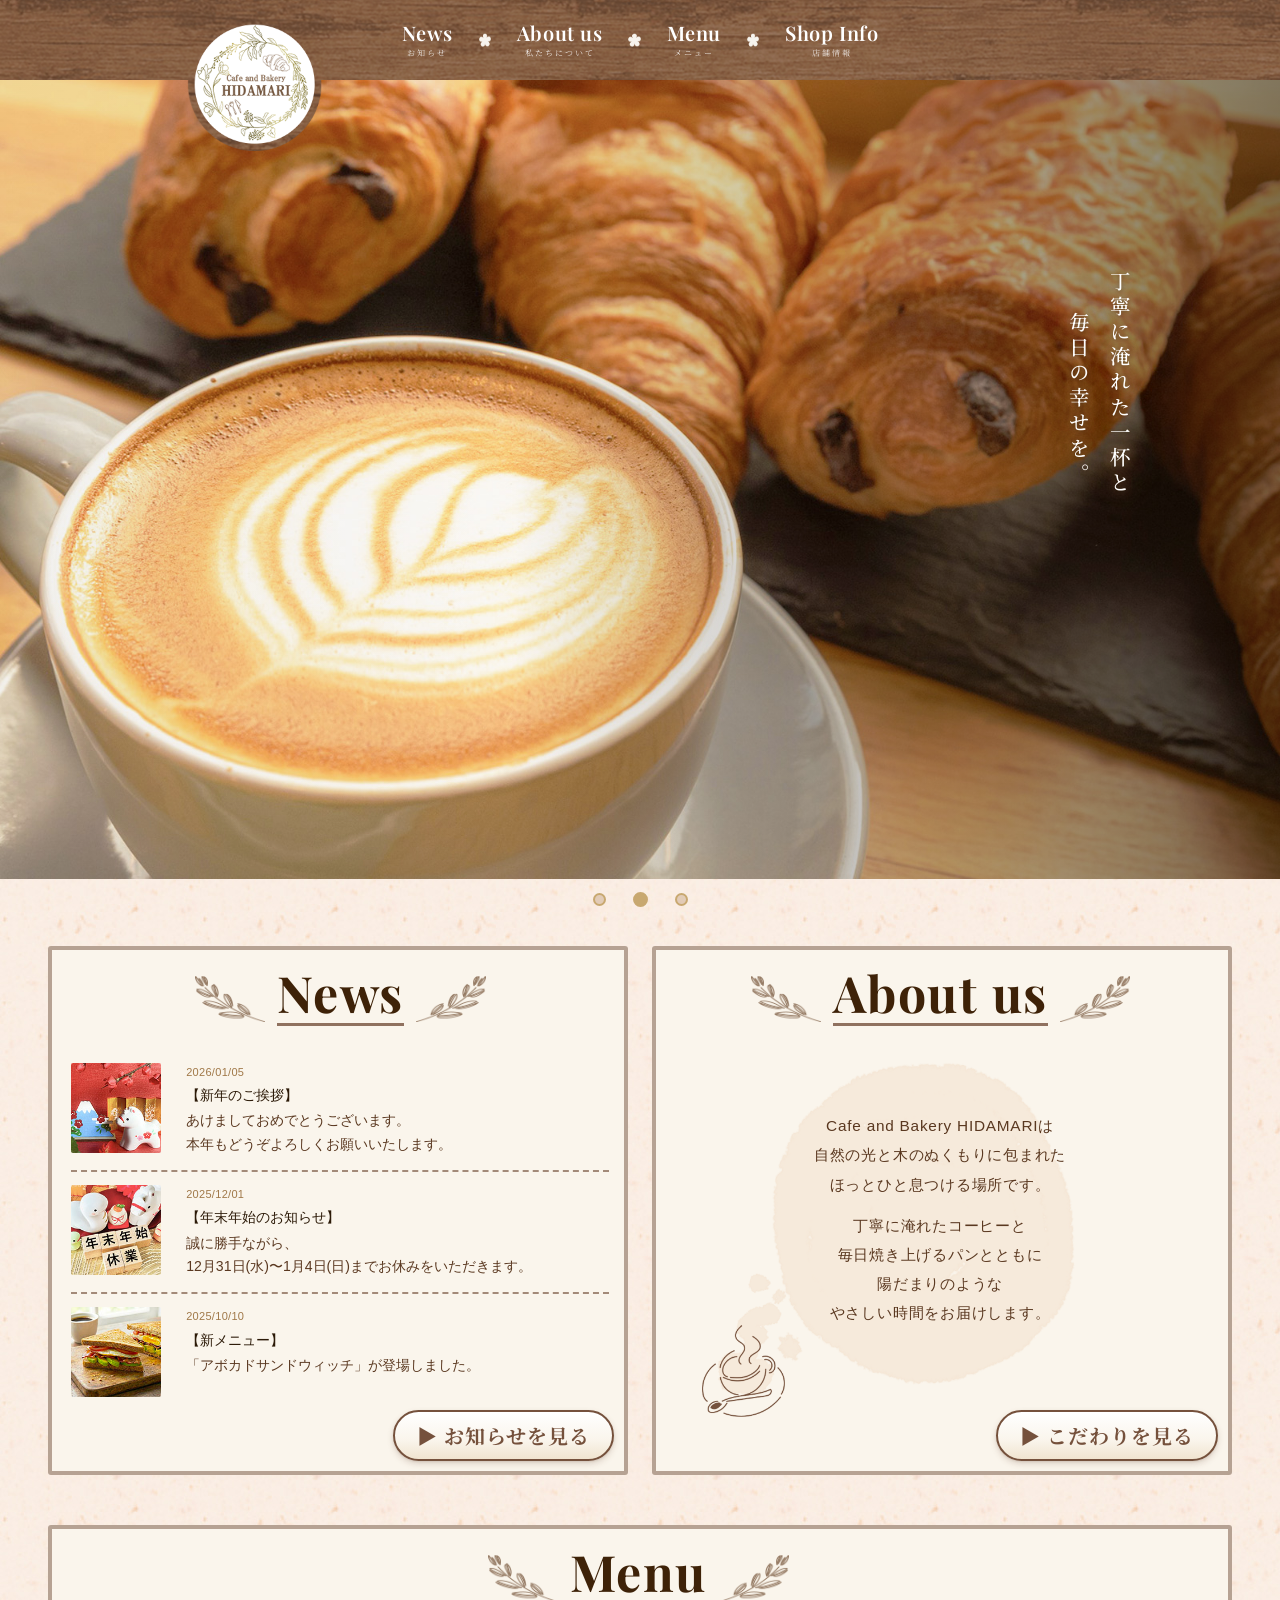
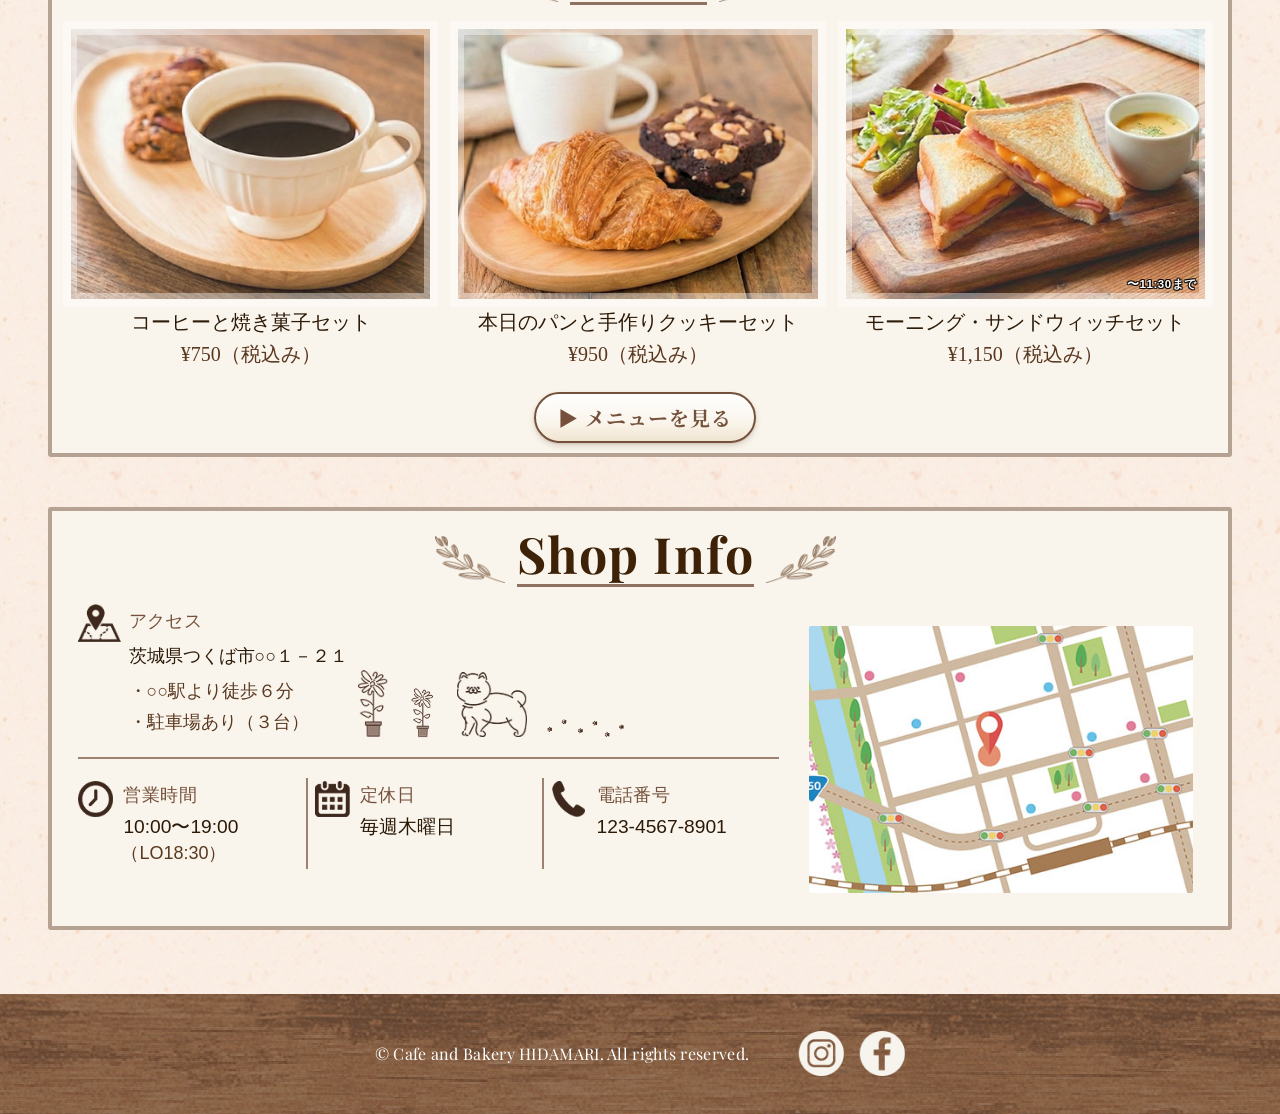
==== index.html @ f83ef4ab "Add files via upload" ====
<!DOCTYPE html>
<html lang="ja">
<head>
  <meta charset="UTF-8">
  <meta name="viewport" content="width=device-width, initial-scale=1.0">
  <title>Cafe and Bakery HIDAMARI</title>
  <link rel="preconnect" href="https://fonts.googleapis.com">
  <link rel="preconnect" href="https://fonts.gstatic.com" crossorigin>
  <link href="https://fonts.googleapis.com/css2?family=Playfair+Display:wght@400;600;700&family=Noto+Serif+JP:wght@300;400;500&display=swap" rel="stylesheet">
  <link rel="stylesheet" href="css/style.css">
</head>
<body>

<div class="hero-wood-wrap">
  <img class="hero-wood-img" src="images/common/bg_wood1.png" alt="" aria-hidden="true">
  <a href="index.html" class="hero-logo-link">
    <img class="hero-logo-img" src="images/common/logo.png" alt="Cafe and Bakery HIDAMARI">
  </a>
</div>

<header class="site-header">
  <div class="header-inner">
    <nav class="global-nav">
      <button class="nav-toggle" id="js-toggle" aria-label="メニュー" aria-expanded="false">
        <span></span><span></span><span></span>
      </button>
      <ul class="nav-list" id="js-nav">
        <li class="nav-item">
          <a href="news.html" class="nav-link">
            <span class="nav-en">News</span>
            <span class="nav-ja">お知らせ</span>
          </a>
        </li>
        <li class="nav-item">
          <img class="nav-flower" src="images/common/deco-flower.png" alt="" aria-hidden="true">
          <a href="about.html" class="nav-link">
            <span class="nav-en">About us</span>
            <span class="nav-ja">私たちについて</span>
          </a>
        </li>
        <li class="nav-item">
          <img class="nav-flower" src="images/common/deco-flower.png" alt="" aria-hidden="true">
          <a href="menu.html" class="nav-link">
            <span class="nav-en">Menu</span>
            <span class="nav-ja">メニュー</span>
          </a>
        </li>
        <li class="nav-item">
          <img class="nav-flower" src="images/common/deco-flower.png" alt="" aria-hidden="true">
          <a href="shopinfo.html" class="nav-link">
            <span class="nav-en">Shop Info</span>
            <span class="nav-ja">店舗情報</span>
          </a>
        </li>
      </ul>
    </nav>
  </div>
</header>

<section class="hero">
  <div class="hero-slides">
    <div class="hero-slide is-active">
      <img class="hero-img" src="images/top/main-visual.jpg" alt="カフェ店内の様子">
      <div class="hero-overlay"></div>
      <div class="hero-text">
        <span class="hero-text-r">優しい光に包まれて。</span>
        <span class="hero-text-l">焼きたての香りと</span>
      </div>
    </div>
    <div class="hero-slide">
      <img class="hero-img" src="images/top/main-visual2.jpg" alt="コーヒーとパン">
      <div class="hero-overlay"></div>
      <div class="hero-text">
        <span class="hero-text-r">毎日の幸せを。</span>
        <span class="hero-text-l">丁寧に淹れた一杯と</span>
      </div>
    </div>
    <div class="hero-slide">
      <img class="hero-img" src="images/top/main-visual3.jpg" alt="陽だまりの店内">
      <div class="hero-overlay"></div>
      <div class="hero-text">
        <span class="hero-text-r">場所がここにあります。</span>
        <span class="hero-text-l">ほっとひと息つける</span>
      </div>
    </div>
  </div>
</section>

<div class="hero-dots-wrap">
  <div class="hero-dots">
    <button class="hero-dot is-active" data-slide="0" aria-label="スライド1"></button>
    <button class="hero-dot"           data-slide="1" aria-label="スライド2"></button>
    <button class="hero-dot"           data-slide="2" aria-label="スライド3"></button>
  </div>
</div>

<div class="page-wrap">
<main class="main-inner">

  <div class="row-2col">

    <section class="card" id="news">
      <div class="sec-head">
        <img class="sec-deco" src="images/top/reaf1.png" alt="" aria-hidden="true">
        <h2 class="sec-title">News</h2>
        <img class="sec-deco sec-deco--r" src="images/top/reaf2.png" alt="" aria-hidden="true">
      </div>
      <ul class="news-list">
        <li class="news-item">
          <a href="news-detail.html?id=1" class="news-item-link">
            <div class="news-thumb"><img src="images/news/news1.jpg" alt="新年のご挨拶"></div>
            <div class="news-body">
              <time class="news-date" datetime="2026-01-05">2026/01/05</time>
              <p class="news-head">【新年のご挨拶】</p>
              <p class="news-text">あけましておめでとうございます。<br>本年もどうぞよろしくお願いいたします。</p>
            </div>
          </a>
        </li>
        <li class="news-rule" role="separator"></li>
        <li class="news-item">
          <a href="news-detail.html?id=2" class="news-item-link">
            <div class="news-thumb"><img src="images/news/news2.jpg" alt="年末年始のお知らせ"></div>
            <div class="news-body">
              <time class="news-date" datetime="2025-12-01">2025/12/01</time>
              <p class="news-head">【年末年始のお知らせ】</p>
              <p class="news-text">誠に勝手ながら、<br>12月31日(水)〜1月4日(日)までお休みをいただきます。</p>
            </div>
          </a>
        </li>
        <li class="news-rule" role="separator"></li>
        <li class="news-item">
          <a href="news-detail.html?id=3" class="news-item-link">
            <div class="news-thumb"><img src="images/news/news3.jpg" alt="新メニュー"></div>
            <div class="news-body">
              <time class="news-date" datetime="2025-10-10">2025/10/10</time>
              <p class="news-head">【新メニュー】</p>
              <p class="news-text">「アボカドサンドウィッチ」が登場しました。</p>
            </div>
          </a>
        </li>
      </ul>
      <div class="card-foot"><a href="news.html" class="more-btn">▶ お知らせを見る</a></div>
    </section>

    <section class="card" id="about">
      <div class="sec-head">
        <img class="sec-deco" src="images/top/reaf1.png" alt="" aria-hidden="true">
        <h2 class="sec-title">About us</h2>
        <img class="sec-deco sec-deco--r" src="images/top/reaf2.png" alt="" aria-hidden="true">
      </div>
      <div class="about-wrap">
        <div class="about-bubble">
          <img class="about-bg-img" src="images/top/bg_about.png" alt="" aria-hidden="true">
          <img class="about-cup-img" src="images/top/deco-coffee.png" alt="コーヒーカップのイラスト" aria-hidden="true">
          <p class="about-p1">Cafe and Bakery HIDАМARIは<br>自然の光と木のぬくもりに包まれた<br>ほっとひと息つける場所です。</p>
          <p class="about-p2">丁寧に淹れたコーヒーと<br>毎日焼き上げるパンとともに<br>陽だまりのような<br>やさしい時間をお届けします。</p>
        </div>
      </div>
      <div class="card-foot"><a href="about.html" class="more-btn">▶ こだわりを見る</a></div>
    </section>

  </div>

  <section class="card" id="menu">
    <div class="sec-head">
      <img class="sec-deco" src="images/top/reaf1.png" alt="" aria-hidden="true">
      <h2 class="sec-title">Menu</h2>
      <img class="sec-deco sec-deco--r" src="images/top/reaf2.png" alt="" aria-hidden="true">
    </div>
    <div class="menu-grid">
      <div class="menu-item">
        <div class="menu-photo"><img src="images/top/menu-coffee.jpg" alt="コーヒーと焼き菓子セット"></div>
        <p class="menu-name">コーヒーと焼き菓子セット</p>
        <p class="menu-price">¥750（税込み）</p>
      </div>
      <div class="menu-item">
        <div class="menu-photo"><img src="images/top/menu-bread_cookie.jpg" alt="本日のパンと手作りクッキーセット"></div>
        <p class="menu-name">本日のパンと手作りクッキーセット</p>
        <p class="menu-price">¥950（税込み）</p>
      </div>
      <div class="menu-item">
        <div class="menu-photo"><img src="images/top/menu-sandwich.jpg" alt="モーニング・サンドウィッチセット"><span class="menu-photo-label">〜11:30まで</span></div>
        <p class="menu-name">モーニング・サンドウィッチセット</p>
        <p class="menu-price">¥1,150（税込み）</p>
      </div>
    </div>
    <div class="card-foot card-foot--center"><a href="menu.html" class="more-btn">▶ メニューを見る</a></div>
  </section>

  <section class="card" id="shopinfo">
    <div class="sec-head">
      <img class="sec-deco" src="images/top/reaf1.png" alt="" aria-hidden="true">
      <h2 class="sec-title">Shop Info</h2>
      <img class="sec-deco sec-deco--r" src="images/top/reaf2.png" alt="" aria-hidden="true">
    </div>
    <div class="shop-layout">
      <div class="shop-info">
        <div class="shop-access-row">
          <div class="shop-row">
            <img class="shop-icon" src="images/top/icon-accsess.png" alt="" aria-hidden="true">
            <div>
              <p class="shop-label">アクセス</p>
              <p class="shop-addr">茨城県つくば市○○１－２１</p>
              <p class="shop-sub1">・○○駅より徒歩６分</p>
              <p class="shop-sub1">・駐車場あり（３台）</p>
            </div>
          </div>
          <div class="shop-plants" aria-hidden="true">
            <img class="shop-plant-img plant-flower1" src="images/top/flower.png" alt="">
            <img class="shop-plant-img plant-flower2" src="images/top/flower.png" alt="">
            <img class="shop-plant-img plant-dog" src="images/top/dog.png" alt="">
            <img class="shop-plant-img plant-footprint" src="images/top/dog-footprint.png" alt="">
          </div>
        </div>
        <div class="shop-divider-h shop-divider-access"></div>
        <div class="shop-details">
          <div class="shop-detail">
            <img class="shop-icon" src="images/top/icon-hours.png" alt="" aria-hidden="true">
            <div>
              <p class="shop-label">営業時間</p>
              <p class="shop-val">10:00〜19:00</p>
              <p class="shop-sub2">（LO18:30）</p>
            </div>
          </div>
          <div class="shop-divider-v"></div>
          <div class="shop-detail">
            <img class="shop-icon" src="images/top/icon-closed.png" alt="" aria-hidden="true">
            <div>
              <p class="shop-label">定休日</p>
              <p class="shop-val">毎週木曜日</p>
            </div>
          </div>
          <div class="shop-divider-v"></div>
          <div class="shop-detail">
            <img class="shop-icon" src="images/top/icon-tel.png" alt="" aria-hidden="true">
            <div>
              <p class="shop-label">電話番号</p>
              <p class="shop-val">123-4567-8901</p>
            </div>
          </div>
        </div>
      </div>
      <div class="shop-map">
        <img class="shop-map-img" src="images/top/shop-map.jpg" alt="店舗マップ">
      </div>
    </div>
  </section>

</main>
</div>

<footer class="site-footer">
  <div class="footer-center">
    <p class="footer-copy">© Cafe and Bakery HIDAMARI. All rights reserved.</p>
    <div class="footer-sns">
      <a href="#" class="sns-btn" aria-label="Instagram">
        <img src="images/common/icon_instagram.png" alt="Instagram">
      </a>
      <a href="#" class="sns-btn" aria-label="Facebook">
        <img src="images/common/icon-facebook.png" alt="Facebook">
      </a>
    </div>
  </div>
  <a href="#" class="pagetop" id="js-pagetop" aria-label="ページトップへ">
    <img src="images/common/btn_pagetop.png" alt="PAGE TOP">
  </a>
</footer>

<script>
/* ── ヒーロースライダー ── */
(function(){
  const slides = document.querySelectorAll('.hero-slide');
  const dots   = document.querySelectorAll('.hero-dot');
  let cur = 0, timer;
  function go(n){
    slides[cur].classList.remove('is-active');
    dots[cur].classList.remove('is-active');
    cur = (n + slides.length) % slides.length;
    slides[cur].classList.add('is-active');
    dots[cur].classList.add('is-active');
  }
  function auto(){ timer = setInterval(() => go(cur + 1), 4500); }
  dots.forEach(d => d.addEventListener('click', function(){
    clearInterval(timer); go(+this.dataset.slide); auto();
  }));
  auto();
})();

/* ── ハンバーガーメニュー ── */
(function(){
  const btn = document.getElementById('js-toggle');
  const nav = document.getElementById('js-nav');
  btn.addEventListener('click', function(){
    const open = nav.classList.toggle('is-open');
    btn.classList.toggle('is-open', open);
    btn.setAttribute('aria-expanded', open);
  });
  nav.querySelectorAll('.nav-link').forEach(a => {
    a.addEventListener('click', () => {
      nav.classList.remove('is-open');
      btn.classList.remove('is-open');
      btn.setAttribute('aria-expanded', 'false');
    });
  });
})();

/* ── PAGE TOP ── */
(function(){
  const btn = document.getElementById('js-pagetop');
  function checkPosition() {
    const footer = document.querySelector('.site-footer');
    if (!footer) return;
    const footerTop = footer.getBoundingClientRect().top;
    const visible = footerTop < window.innerHeight;
    btn.style.opacity = visible ? '1' : '0';
    btn.style.pointerEvents = visible ? 'auto' : 'none';
  }
  window.addEventListener('scroll', checkPosition, { passive: true });
  window.addEventListener('resize', checkPosition, { passive: true });
  document.addEventListener('fullscreenchange', checkPosition);
})();

(function(){
  let timer;
  window.addEventListener('resize', function(){
    clearTimeout(timer);
    timer = setTimeout(function(){
      document.body.classList.remove('no-transition');
    }, 300);
  });
})();
</script>

</body>
</html>
---- css/style.css ----
/* ============================================================
   HIDAMARI Cafe and Bakery
============================================================ */

@import url('https://fonts.googleapis.com/css2?family=Playfair+Display:wght@400;600;700&family=Noto+Serif+JP:wght@300;400;500&display=swap');

:root {
  --brown-dark:    #3e2208;
  --brown-header:  #5a3417;
  --brown-mid:     #7a4f28;
  --brown-light:   #b07840;
  --brown-pale:    #c8a060;
  --brown-nav-ja:  #c0956a;
  --bg:            #f2e8d8;
  --card-bg:       #faf5ec;
  --card-bg2:      #f5ede0;
  --border:        #d0b08a;
  --border-in:     #e0c89a;
  --divider:       #75513c;
  --text:          #2c1a08;
  --text-mid:      #5a3820;
  --text-muted:    #a07848;
  --bubble-bg:     #ede0ca;
  --font-en: 'Playfair Display', Georgia, serif;
  --font-ja: 'Noto Serif JP', 'Yu Mincho', serif;
  --font-gothic: 'Kozuka Gothic Pr6N', 'KozGoPr6N-Regular', '小塚ゴシック Pr6N', 'Hiragino Kaku Gothic ProN', 'Meiryo', sans-serif;
  --font-hgs: 'HGS明朝E', 'HGSMinchoE', 'HG明朝E', 'Yu Mincho', 'YuMincho', serif;
}

*, *::before, *::after { box-sizing: border-box; margin: 0; padding: 0; }

html {
  scroll-behavior: smooth;
  min-height: 100%;
  background-color: var(--bg);
}

body {
  font-family: var(--font-ja);
  background-color: var(--bg);
  background-image: url('../images/common/bg_pattern.jpg');
  background-repeat: repeat;
  background-attachment: local;
  color: var(--text);
  line-height: 1.75;
  -webkit-font-smoothing: antialiased;
  margin: 0;
  padding-top: 6.25vw;
  overflow-x: hidden;
  min-height: 100vh;
}

img { display: block; max-width: 100%; height: auto; vertical-align: bottom; }
a { text-decoration: none; color: inherit; }
ul, ol { list-style: none; }
button:not(.hero-dot) { border: none; background: none; cursor: pointer; font-family: inherit; }


/* ──────────────────────────────────────────
   HEADER  fixed
────────────────────────────────────────── */
.site-header {
  background-color: transparent;
  background-image: none;
  position: fixed;
  top: 0; left: 0; right: 0;
  z-index: 100;
  height: 6.25vw;
  overflow: visible;
  box-shadow: none;
  pointer-events: none;
}

.header-inner {
  position: relative;
  width: 100%;
  height: 6.25vw;
  display: flex;
  align-items: center;
  justify-content: center;
  pointer-events: none;
}


/* ──────────────────────────────────────────
   木目＋ロゴ  fixed オーバーレイ
────────────────────────────────────────── */
.hero-wood-wrap {
  position: fixed;
  top: 0; left: 0;
  width: 100vw;
  z-index: 99;
  pointer-events: none;
  line-height: 0;
}

.hero-wood-img {
  display: block;
  width: 100vw;
  height: auto;
  pointer-events: none;
}

.hero-logo-link {
  position: fixed;
  left: 19.89vw;
  top: 6.6vw;
  transform: translate(-50%, -50%);
  width: 10.36458vw;
  height: 10.36458vw;
  display: flex;
  align-items: center;
  justify-content: center;
  z-index: 200;
  pointer-events: auto;
}

.hero-logo-img {
  width: 90%;
  height: 90%;
  object-fit: contain;
  display: block;
}

.hero-logo-img:hover { opacity: 0.85; }


/* ──────────────────────────────────────────
   グローバルナビ（PC）
────────────────────────────────────────── */
.global-nav {
  position: absolute;
  top: 0; left: 0; right: 0;
  height: 100%;
  display: flex;
  align-items: center;
  justify-content: center;
  z-index: 150;
  pointer-events: none;
}

.nav-list { display: flex; align-items: center; pointer-events: auto; }
.nav-item { display: flex; align-items: center; }

.nav-flower {
  width: clamp(10px, 1vw, 18px);
  height: auto;
  margin: 0 0.8vw;
  pointer-events: none;
  user-select: none;
  display: block;
  flex-shrink: 0;
}

.nav-link {
  display: flex;
  flex-direction: column;
  align-items: center;
  color: #fff;
  padding: 0.2vw 1.2vw;
  gap: 0.5vw;
  line-height: 1;
  transition: opacity 0.2s;
}

.nav-link:hover { opacity: 0.75; }

.nav-en {
  font-family: var(--font-en);
  font-size: clamp(13px, 1.5625vw, 30px);
  font-weight: 600;
  letter-spacing: 0.03em;
  color: #fff;
}

.nav-ja {
  font-size: clamp(8px, 0.625vw, 12px);
  color: #fff;
  letter-spacing: 0.25em;
  font-weight: 300;
}

.nav-toggle {
  display: none;
  flex-direction: column;
  justify-content: center;
  gap: 5px;
  width: 36px; height: 36px;
  padding: 6px;
  pointer-events: auto;
}

.nav-toggle span {
  display: block;
  width: 24px; height: 2px;
  background: #fff;
  border-radius: 2px;
  transition: transform 0.3s, opacity 0.3s;
}

.nav-toggle.is-open span:nth-child(1) { transform: translateY(7px) rotate(45deg); }
.nav-toggle.is-open span:nth-child(2) { opacity: 0; }
.nav-toggle.is-open span:nth-child(3) { transform: translateY(-7px) rotate(-45deg); }


/* ──────────────────────────────────────────
   HERO
────────────────────────────────────────── */
.hero {
  position: relative;
  width: 100%;
  height: clamp(400px, 62.5vw, 900px); 
  overflow: hidden;
  background: var(--bg);
  display: block;
  font-size: 0; line-height: 0;
  z-index: 0;
  margin: -1px 0 0 0;
  padding: 0;
}

.hero-slides { position: relative; width: 100%; height: 100%; }

.hero-slide {
  position: absolute;
  inset: 0;
  opacity: 0;
  transition: opacity 1.2s ease;
}

.hero-slide.is-active { opacity: 1; }

.hero-img {
  width: 100%; height: 100%;
  object-fit: cover;
  object-position: center;
  display: block;
}

.hero-overlay {
  position: absolute;
  inset: 0;
  background: linear-gradient(to right, rgba(15,8,0,0.05) 0%, rgba(15,8,0,0.02) 40%, rgba(15,8,0,0.52) 100%);
  pointer-events: none;
}

.hero-text {
  position: absolute;
  right: calc(40px + (100vw - 880px) * 0.25);
  left: auto;
  top: 38%;
  transform: translateY(-50%);
  pointer-events: none;
  display: block;
  font-size: 0;
}

.hero-text-r,
.hero-text-l {
  display: inline-block;
  writing-mode: vertical-rl;
  text-orientation: upright;
  color: #fff;
  font-family: var(--font-ja);
  font-size: clamp(16px, 1.6vw, 23px);
  font-weight: 500;
  letter-spacing: 0.25em;
  line-height: 2;
  text-shadow:
    0 1px 4px rgba(0,0,0,0.35),
    0 0 8px rgba(140,90,40,0.8),
    0 0 15px rgba(255,255,255,0.25),
    0 0 20px rgba(200,150,90,0.6),
    0 0 40px rgba(180,145,110,0.5),
    0 0 70px rgba(190,165,135,0.35);
  -webkit-text-stroke: 0.2px rgba(180,140,90,0.4);
  paint-order: stroke fill;
  vertical-align: top;
}

.hero-text-r { margin-top: 2em; }

.hero-dots-wrap {
  display: flex;
  justify-content: center;
  padding: 14px 0 4px;
  background-color: transparent;
}

.hero-dots { display: flex; gap: 28px; align-items: center; }

.hero-dot {
  width: 13px; height: 13px;
  border-radius: 50%;
  background: rgba(180,140,100,0.35) !important;
  border: 2px solid #c8a870 !important;
  padding: 0;
  cursor: pointer;
  display: block;
  flex-shrink: 0;
  transition: background 0.3s, transform 0.2s;
}

.hero-dot.is-active {
  background: #c8a870 !important;
  transform: scale(1.15);
}


/* ──────────────────────────────────────────
   コンテンツ
────────────────────────────────────────── */
.page-wrap { background-color: transparent; }
section[id] { scroll-margin-top: 130px; }

.main-inner {
  max-width: 1200px;
  margin: 0 auto;
  padding: 36px 8px 64px;
  display: flex;
  flex-direction: column;
  gap: 50px;
}

.row-2col {
  display: grid;
  grid-template-columns: 1fr 1fr;
  gap: 24px;
  width: 100%;
  margin: 0 auto;
}

.row-2col .card {
  max-width: 100%;
  width: 100%;
  min-height: 480px;
  height: auto;
}

.card {
  background-color: var(--card-bg);
  border: 4px solid rgba(117,81,60,0.5);
  border-radius: 3px;
  padding: 0 0 0 clamp(16px, 1.5vw, 34px);
  position: relative;
  display: flex;
  flex-direction: column;
}

.card > *:not(.card-foot) { padding-right: clamp(16px, 1.8vw, 44px); }
.card::before { display: none; }

.sec-head { display: flex; align-items: center; justify-content: center; gap: 12px; margin-bottom: 24px; margin-top: 18px; }
.sec-deco { display: block; width: 70px; margin-top: 4px; height: auto; flex-shrink: 0; }
.sec-deco--r { transform: none; }


.sec-title {
  font-family: var(--font-en);
  font-size: 50px;
  font-weight: 700;
  color: var(--brown-dark);
  letter-spacing: 1.5px;
  line-height: 1;
  white-space: nowrap;
  position: relative;
}

.sec-title::after {
  content: '';
  display: block;
  height: 3px;
  margin-top: 5px;
  background: rgba(117,81,60,0.8);
}

.card-foot {
  display: flex;
  justify-content: flex-end;
  margin-top: auto;
  padding: 0 0 10px 0;
}

#about .card-foot {
  padding: 0 0 10px 0;
  margin-top: auto;
  flex-shrink: 0;
}

#news .card-foot {
  padding: 0 0 10px 0;
  margin-top: auto;
}

#about {
  overflow: visible;
}

.card-foot--center { justify-content: center; }

.more-btn {
  display: inline-block;
  font-size: 20px;
  font-weight: 700;
  color: #75513c;
  border: 2px solid #75513c;
  border-radius: 30px;
  padding: 6px 22px;
  letter-spacing: 0.05em;
  transition: all 0.2s;
  margin-right: 10px;
  background: linear-gradient(to bottom, #ffffff 0%, #faf5ec 60%, #f0e4d0 100%);
  box-shadow: 0 3px 6px rgba(117,81,60,0.2), 0 1px 2px rgba(117,81,60,0.15), inset 0 1px 0 rgba(255,255,255,0.8);
}

.more-btn:hover {
  background: linear-gradient(to bottom, #f5ede0 0%, #e8d5bc 100%);
  box-shadow: 0 1px 3px rgba(117,81,60,0.2), inset 0 1px 0 rgba(255,255,255,0.6);
  transform: translateY(1px);
  color: #75513c;
  border-color: #75513c;
}


/* NEWS */
.news-list { display: flex; flex-direction: column; }

/* news-item はコンテナのみ（flex は news-item-link に移譲） */
.news-item { }

.news-item-link {
  display: flex;
  align-items: flex-start;
  gap: clamp(8px, 2.5vw, 25px);
  padding: 13px 0;
  width: 100%;
  transition: opacity 0.2s, background 0.2s;
  border-radius: 4px;
}

.news-item-link:hover {
  opacity: 0.72;
}

.news-rule { border-top: 2px dashed var(--divider); opacity: 0.65; }
.news-thumb { width: 90px; height: 90px; flex-shrink: 0; border-radius: 2px; overflow: hidden; background: var(--card-bg2); }
.news-thumb img { width: 100%; height: 100%; object-fit: cover; }
.news-body { flex: 1; min-width: 0; }
.news-date { display: block; font-size: clamp(11px, 0.85vw, 14px); color: var(--text-muted); margin-bottom: 3px; letter-spacing: 0.3px; font-family: var(--font-gothic); }
.news-head { font-size: clamp(13px, 1.1vw, 16px); font-weight: 500; color: var(--text); margin-bottom: 3px; line-height: 1.5; font-family: var(--font-gothic); }
.news-text { font-size: clamp(13px, 1.1vw, 16px); color: var(--text-mid); line-height: 1.7; font-family: var(--font-gothic); }
#news > *:not(.card-foot) { padding-right: clamp(15px, 0.8vw, 16px); }


/* ABOUT */
.about-wrap {
  position: relative;
  display: flex;
  flex-direction: column;
  align-items: center;
  gap: 10px;
  padding-bottom: 0;
  flex: 1;
  overflow: visible;
}

.about-bubble {
  position: relative;
  width: 100%;
  max-width: clamp(380px, 34vw, 500px);
  background: transparent;
  border-radius: 0;
  padding: clamp(30px, 4vw, 60px) clamp(30px, 4vw, 60px) clamp(50px, 6vw, 80px);
  text-align: center;
  font-size: 20px;
  font-weight: 300;
  font-family: var(--font-gothic);
  letter-spacing: 0.05em;
  color: var(--text-mid);
  line-height: 1.9;
  margin-top: clamp(10px, 2vw, 0px);
}

.about-bg-img {
  position: absolute;
  width: clamp(80%, 90%, 100%);
  height: clamp(200px, 26vw, 380px);
  object-fit: fill;
  z-index: 0;
  pointer-events: none;
  display: block;
}

.about-bubble p {
  position: relative;
  z-index: 1;
}

.about-p1 { margin-bottom: 12px; }

.about-cup-img {
  position: absolute;
  bottom: clamp(-30px, -2.5vw, -18%);
  left: clamp(10px, -1.5vw, -8%);
  width: clamp(50px, 9vw, 140px);
  height: auto;
  display: block;
  z-index: 2;
}


/* MENU */
.menu-grid { display: grid; grid-template-columns: repeat(3, 1fr); gap: 28px; }
.menu-item { display: flex; flex-direction: column; align-items: center; text-align: center; }
.menu-photo { position: relative; width: 100%; aspect-ratio: 4/3; border-radius: 2px; overflow: visible; margin-bottom: 11px; background: var(--card-bg2); }
.menu-photo img { width: 100%; height: 100%; object-fit: cover; outline: 14px solid rgba(255,255,255,0.4); outline-offset: -6px; }
.menu-name { font-size: clamp(14px, 1.6vw, 20px); color: var(--text); margin-bottom: 3px; line-height: 1.2; font-weight: 500; font-family: var(--font-hgs); }
.menu-price { font-size: clamp(14px, 1.6vw, 20px); color: var(--text-mid); font-weight: 500; font-family: var(--font-hgs); margin-bottom: 20px; }

#menu,
#shopinfo {
  max-width: 1424px;
  width: 100%;
  margin: 0 auto;
}


/* SHOP INFO */
#shopinfo { min-height: clamp(360px, 30vw, 420px); }
.shop-layout { display: flex; gap: 30px; align-items: flex-start; }
.shop-info { flex: 1; min-height: clamp(200px, 10vw, 420px); }
.shop-access-row { display: flex; align-items: flex-end; gap: 10px; margin-bottom: 0; padding-left: 0px; }
.shop-access-row .shop-row { margin-bottom: 0; flex-shrink: 0; }
.shop-access-row .shop-plants { margin-bottom: 0; align-items: flex-end; flex-shrink: 0; }
.shop-row { display: flex; align-items: flex-start; gap: 10px; margin-bottom: 18px; }
.shop-icon { flex-shrink: 0; width: clamp(28px, 2.8vw, 40px); height: clamp(24px, 2.8vw, 40px); object-fit: contain; margin-top: 1px; margin-right: 6px; }
.shop-access-row .shop-icon { width: clamp(30px, 3.4vw, 43px); height: clamp(32px, 3.4vw, 52px); margin-right: -2px;  transform: translateY(-6px); }
.shop-label { font-size: clamp(15px, 1.5vw, 18px); color: #75513c; margin-bottom: 3px; letter-spacing: 0.4px; font-family: var(--font-gothic); }
.shop-addr { font-size: clamp(15px, 1.5vw, 18px); color: var(--text); font-weight: 500; margin-bottom: 4px; font-family: var(--font-gothic); }

.shop-sub1 { font-size: clamp(15px, 1.5vw, 18px); color: var(--text-mid); line-height: 1.7; font-family: var(--font-gothic); }

.shop-sub2 { font-size: clamp(15px, 1.5vw, 18px); color: var(--text-mid); line-height: 1.7; font-family: var(--font-gothic); white-space: nowrap; transform: translateX(min(0px, calc((100vw - 1440px) * 0.03)));}

.shop-plants { display: flex; align-items: flex-end; gap: 20px; margin-bottom: 0; user-select: none; }

.plant-flower2 { transform: scale(0.75); transform-origin: bottom center; }

.shop-divider-h { width: 100%; height: 2px; background: #75513c; margin: clamp(8px, 1.2vw, 16px) 0; opacity: 0.7; }
.shop-divider-access { width: 100%; display: block; clear: both; margin: clamp(10px, 2vw, 20px) 0 clamp(10px, 1.5vw, 20px) 40px; margin-left: 0px; }
#shopinfo.card { padding-left: clamp(16px, 2vw, 36px); padding-right: clamp(10px, 1.5vw, 12px); padding-bottom: clamp(0px, 1vw, 20px); }
#shopinfo .sec-head { margin-bottom: clamp(15px, 1.5vw, 35px); margin-top: 18px; }

.shop-divider-v { width: 2px; align-self: stretch; background: #75513c; opacity: 0.7; flex-shrink: 0; margin-right: clamp(0px, 1vw, 20px) margin-left: clamp(0px, 1vw, 15px)}

.shop-details { display: flex; gap: 0; align-items: stretch; width: 100%; justify-content: space-between; padding-left: 0px; }

.shop-detail { flex: 1; display: flex; align-items: flex-start; gap: 4px; padding: 2px clamp(2px, 0.5vw, 16px) 0; min-width: 0; }
.shop-detail > div { min-width: 0; }
.shop-detail:first-child { padding-left: 0; }
.shop-val { font-size: clamp(15px, 1.5vw, 20px); color: var(--text); font-weight: 500; line-height: 1.2; font-family: var(--font-gothic); }
.shop-map { flex-shrink: 0; width: clamp(300px, 30vw, 400px); margin-top: 20px; }
.shop-map-img { width: 100%; height: auto; display: block; border-radius: 2px; margin-bottom: 20px; }


/* FOOTER */
.site-footer {
  background-color: var(--brown-mid);
  background-image: url('../images/common/bg_wood2.jpg');
  background-repeat: no-repeat; background-size: cover; background-position: center center;
  padding: 0 36px;
  height: 120px;
  display: flex;
  align-items: center;
  justify-content: center;
  position: relative;
}

.footer-center {
  position: absolute;
  left: 50%;
  transform: translateX(-50%);
  white-space: nowrap;
  pointer-events: none;
  display: flex;
  align-items: center;
  gap: 50px;
  flex-shrink: 0
}

.footer-copy {
  font-family: var(--font-en);
  font-size: 16px;
  color: #fff;
  letter-spacing: 0.3px;
  white-space: nowrap;
  pointer-events: auto;
}

.footer-sns {
  display: flex;
  align-items: center;
  gap: 16px;
  pointer-events: auto;
  flex-shrink: 0
}

.sns-btn { display: flex; align-items: center; justify-content: center; transition: opacity 0.2s; }
.sns-btn:hover { opacity: 0.75; }
.sns-btn img { width: 45px; height: 45px; object-fit: contain; display: block; }


/* PAGE TOP */
.pagetop {
  position: absolute;
  top: -50px;
  right: max(8px, calc((100vw - 1200px) / 2));
  bottom: auto;
  left: auto;
  width: 100px; height: 100px;
  display: flex;
  align-items: center;
  justify-content: center;
  text-decoration: none;
  opacity: 1;
  pointer-events: auto;
  z-index: 150;
}

.pagetop img { width: 100%; height: 100%; object-fit: contain; display: block; }
.pagetop::before { display: none; }
.pagetop:hover { transform: translateY(-3px); }


/* アニメーション */
@keyframes fadeInUp { from { opacity: 0; transform: translateY(18px); } to { opacity: 1; transform: translateY(0); } }
.card { animation: fadeInUp 0.55s ease both; }
.row-2col .card:nth-child(2) { animation-delay: 0.08s; }


/* ──────────────────────────────────────────
   レスポンシブ — PC（> 880px）
────────────────────────────────────────── */
@media (min-width: 881px) {
  .about-bubble {
    font-size: clamp(14px, 1.2vw, 18px);
  }
  .about-bg-img {
    top: min(1%, calc(1% - (1440px - 100vw) * 0.01));
    height: clamp(280px, 26vw, 370px);
    width: clamp(350px, 28vw, 450px);
    left: min(-1%, calc(-1% + (1440px - 100vw) * -0.01));
  }
  .about-cup-img {
    bottom: calc(-14px - (1440px - 100vw) * -0.01);
    left: -4.8%;
    width: clamp(80px, 6.5vw, 150px);
  }

  .plant-dog        { width: clamp(40px, 6vw, 70px) !important; height: auto !important; }
  .plant-footprint  { width: clamp(60px, 6vw, 90px) !important;  height: auto !important; }
  .plant-flower1    { width: clamp(20px, 2.5vw, 30px) !important; }
  .plant-flower2    { width: clamp(19px, 2.5vw, 29px) !important; transform: scale(0.75); transform-origin: bottom center; }
  .shop-sub2 {
    transform: translateX(-2px);
  }

  .sns-btn img { width: 45px; height: 45px; }
}


/* ──────────────────────────────────────────
   レスポンシブ — タブレット（≤ 880px）
────────────────────────────────────────── */
@media (max-width: 880px) {

  body { padding-top: 6.25vw; }

  .site-header { height: 6.25vw; }
  .header-inner { height: 6.25vw; padding: 0 20px; }
  .main-inner { gap:30px; }

  .global-nav {
    position: absolute;
    top: 0; right: 0; left: auto;
    width: auto; height: 6.25vw;
    justify-content: flex-end;
    padding-right: 20px;
    padding-left: 0;
  }

  .nav-toggle {
    display: flex;
    position: fixed;
    top: 1vw;
    right: 20px;
    z-index: 300;
  }

  .nav-list {
    position: fixed;
    top: 0;
    right: 0;
    left: auto;
    bottom: 0;
    width: 350px;
    display: flex;
    flex-direction: column !important;
    align-items: center;
    background-color: var(--brown-header);
    background-image: none;
    max-height: none;
    height: 500px;
    overflow: hidden;
    transform: translateX(100%);
    transition: none;
    box-shadow: -4px 0 12px rgba(0,0,0,0.35);
    z-index: 199;
    justify-content: center;
    gap: 0;
    visibility: hidden;
  }

  .nav-list.is-open { transform: translateX(0); visibility: visible; transition: transform 0.38s ease, visibility 0s 0s; }
  .nav-flower { display: block; width: 14px; margin: 4px auto; }
  .nav-item { width: 100%; flex-direction: column; align-items: center; justify-content: center; }

  .nav-link {
    flex-direction: column !important;
    align-items: center;
    gap: 8px;
    width: 100%;
    padding: 16px 24px;
    justify-content: center;
    color: #fff;
    display: flex;
    text-align: center;
  }

  .nav-en { font-size: 35px; display: block; text-align: center; width: 100%; color: #fff; }
  .nav-ja { font-size: 15px; display: block; text-align: center; width: 100%; color: #fff; }
  .about-bubble { font-size: 20px; }
  .about-cup-img { bottom: -15%; left: -11%; width: clamp(120px, 10vw, 130px); }
  .about-bg-img { top: -6%; left: -30px; width: 120%; height: 110%; }
  .about-bubble { max-width: clamp(400px, 60vw, 550px); }
  .news-item-link { gap: 34px; }
  .news-date { font-size: 15px; }
  .news-head { font-size: 17px; }
  .news-text { font-size: 17px; }

  .hero { height: 400px; margin-top: -1px; }
  .hero-text { right: 40px; top: 170px; }
  .hero-text-r,
  .hero-text-l { font-size: 16px; letter-spacing: 0.18em; line-height: 2; }
  .hero-text-r { margin-top: 2em; }

  .row-2col { grid-template-columns: 1fr; gap: 30px; width: 100%; max-width: 100%; margin: 0 auto; }
  .row-2col .card { width: 100%; max-width: 100%; height: auto; min-height: 600px; margin: 0; }
  .menu-grid { grid-template-columns: repeat(2, 1fr); gap: 20px; }

  #menu,
  #shopinfo {
    width: 100%;
    max-width: 100%;
    margin: 0 auto;
  }

  .shop-plant-img  { width: clamp(50px, 7vw, 90px) !important;  height: auto !important; }
  .plant-flower1   { width: clamp(5px, 4.5vw, 30px) !important;  height: auto !important; }
  .plant-flower2   { width: clamp(5px, 4.5vw, 30px) !important;  height: auto !important; transform: scale(0.75); transform-origin: bottom center; }
  .plant-dog       { width: clamp(30px, 8vw, 100px) !important; height: auto !important; }
  .plant-footprint { width: clamp(30px, 8vw, 100px) !important;  height: auto !important; }
  .shop-plants { gap: clamp(4px, 2vw, 20px); }

  #shopinfo.card { padding-left: clamp(25px, 2vw, 25px); }
  .shop-info { width: 100%; flex: 1; }
  .shop-access-row { gap: clamp(0px, 3vw, 40px); }
  .shop-details { width: 100%; padding-left: 0; }
  .shop-detail  { flex: 1; min-width: 0; }
  .shop-val     { font-size: clamp(16px, 1.8vw, 20px); white-space: normal; }
  .shop-sub2    { font-size: clamp(16px, 1.8vw, 20px); white-space: normal; transform: translateX(1px); }
  .shop-label   { font-size: clamp(16px, 1.8vw, 20px); }
  .shop-layout { flex-direction: column; }
  .shop-map { width: 100%; max-width: 100%; height: auto; }
  .map-box { width: 100%; height: 300px; }

  .site-footer { height: auto; padding: 16px; }
  .footer-center { position: static; transform: none; flex-direction: column; align-items: center; gap: 10px; text-align: center; width: 100%; }
  .footer-copy { position: static; transform: none; margin-top: 15px; margin-bottom: 15px; }
  .footer-sns { position: static; transform: none; justify-content: center; margin-bottom: 10px; }

  .pagetop { left: auto; right: 15px; bottom: 95px; width: 90px; height: 90px; }
  .card-foot { justify-content: center; }
}


/* ──────────────────────────────────────────
   レスポンシブ — スマホ（≤ 600px）
────────────────────────────────────────── */
@media (max-width: 600px) {

  .hero { height: 260px; margin-top: -1px; }
  .hero-text { right: 50px; top: 110px; }
  .hero-text-r,
  .hero-text-l { font-size: 11px; letter-spacing: 0.12em; line-height: 1.8; }
  .hero-text-r { margin-top: 1.5em; }
  .hero-dot { width: 11px; height: 11px; }

  .nav-en { font-size: 25px; }
  .nav-ja { font-size: 11px; }
  .nav-link { padding: 14px 20px; }
  .nav-list { width: 200px; height: 400px; }
  .nav-toggle { top: 1.5vw; right: 12px; width: 28px; height: 28px; padding: 4px; }
  .nav-toggle span { width: 18px; }

  .main-inner { padding: 16px 12px 40px; gap: 16px; }
  .card { padding: 20px 16px 16px; }
  .sec-title { font-size: 40px; }
  .sec-head { margin-top: 10px; margin-bottom: 14px; }

  .news-thumb { width: 66px; height: 62px; }
  .news-head { font-size: 12.5px; }
  .news-text { font-size: 11.5px; }
  .news-date { font-size: 11px; }

  #news { min-height: auto !important; }
  #news .news-list { margin-bottom: 0; }
  #news .card-foot { padding-bottom: 10px !important; }

  .about-bubble { font-size: 13px; padding: 22px 22px 70px; max-width: 320px; }
  .about-bg-img { width: 140%; height: 100%; }
  .about-cup-img { width: 90px; bottom: -5%; left: -15%; }
  #about .card-foot { padding-bottom: 15px; margin-top: 0; }
  #about { margin-top: 0px; padding-bottom: 0; height: auto; min-height: unset; }
  #about .about-wrap { padding-bottom: 0; margin-bottom: 0; gap: 5px; }

  #about .card-foot { padding-bottom: 10px !important; }

  .menu-grid { grid-template-columns: 1fr; max-width: 300px; margin: 0 auto; gap: 22px; }

  .row-2col { gap: 16px; }

  .row-2col .card { width: 100%; max-width: 100%; margin: 0 auto; }

  .card-foot { justify-content: center; min-height: auto;}

  #menu,
  #shopinfo { width: 100%; }

  .shop-sub2 { transform: none; }
  .shop-divider-v { width: 100%; height: 1px; align-self: auto; }
  .shop-divider-h { height: 1px; }
  .shop-details { flex-direction: column; gap: 16px; }
  .shop-map { max-width: 100%; }

  .footer-copy { font-size: 14px;}
  .sns-btn img { width: 40px; height: 40px;}

  .pagetop { position: absolute; top: -30px; right: 8px; bottom: auto; left: auto; width: 80px; height: 80px; opacity: 1; pointer-events: auto; }
}

/* ── トップページ メニュー写真内ラベル ── */
.menu-photo-label {
  position: absolute;
  bottom: 8px;
  right: 8px;
  font-family: var(--font-gothic);
  font-size: clamp(10px, 0.9vw, 14px);
  font-weight: 700;
  color: #fff;
  letter-spacing: 0.05em;
  line-height: 1;
  text-shadow:
    1px  1px 0 rgba(0,0,0,0.7),
   -1px  1px 0 rgba(0,0,0,0.7),
    1px -1px 0 rgba(0,0,0,0.7),
   -1px -1px 0 rgba(0,0,0,0.7),
    0    1px 0 rgba(0,0,0,0.7),
    0   -1px 0 rgba(0,0,0,0.7),
    1px  0   0 rgba(0,0,0,0.7),
   -1px  0   0 rgba(0,0,0,0.7);
  pointer-events: none;
}
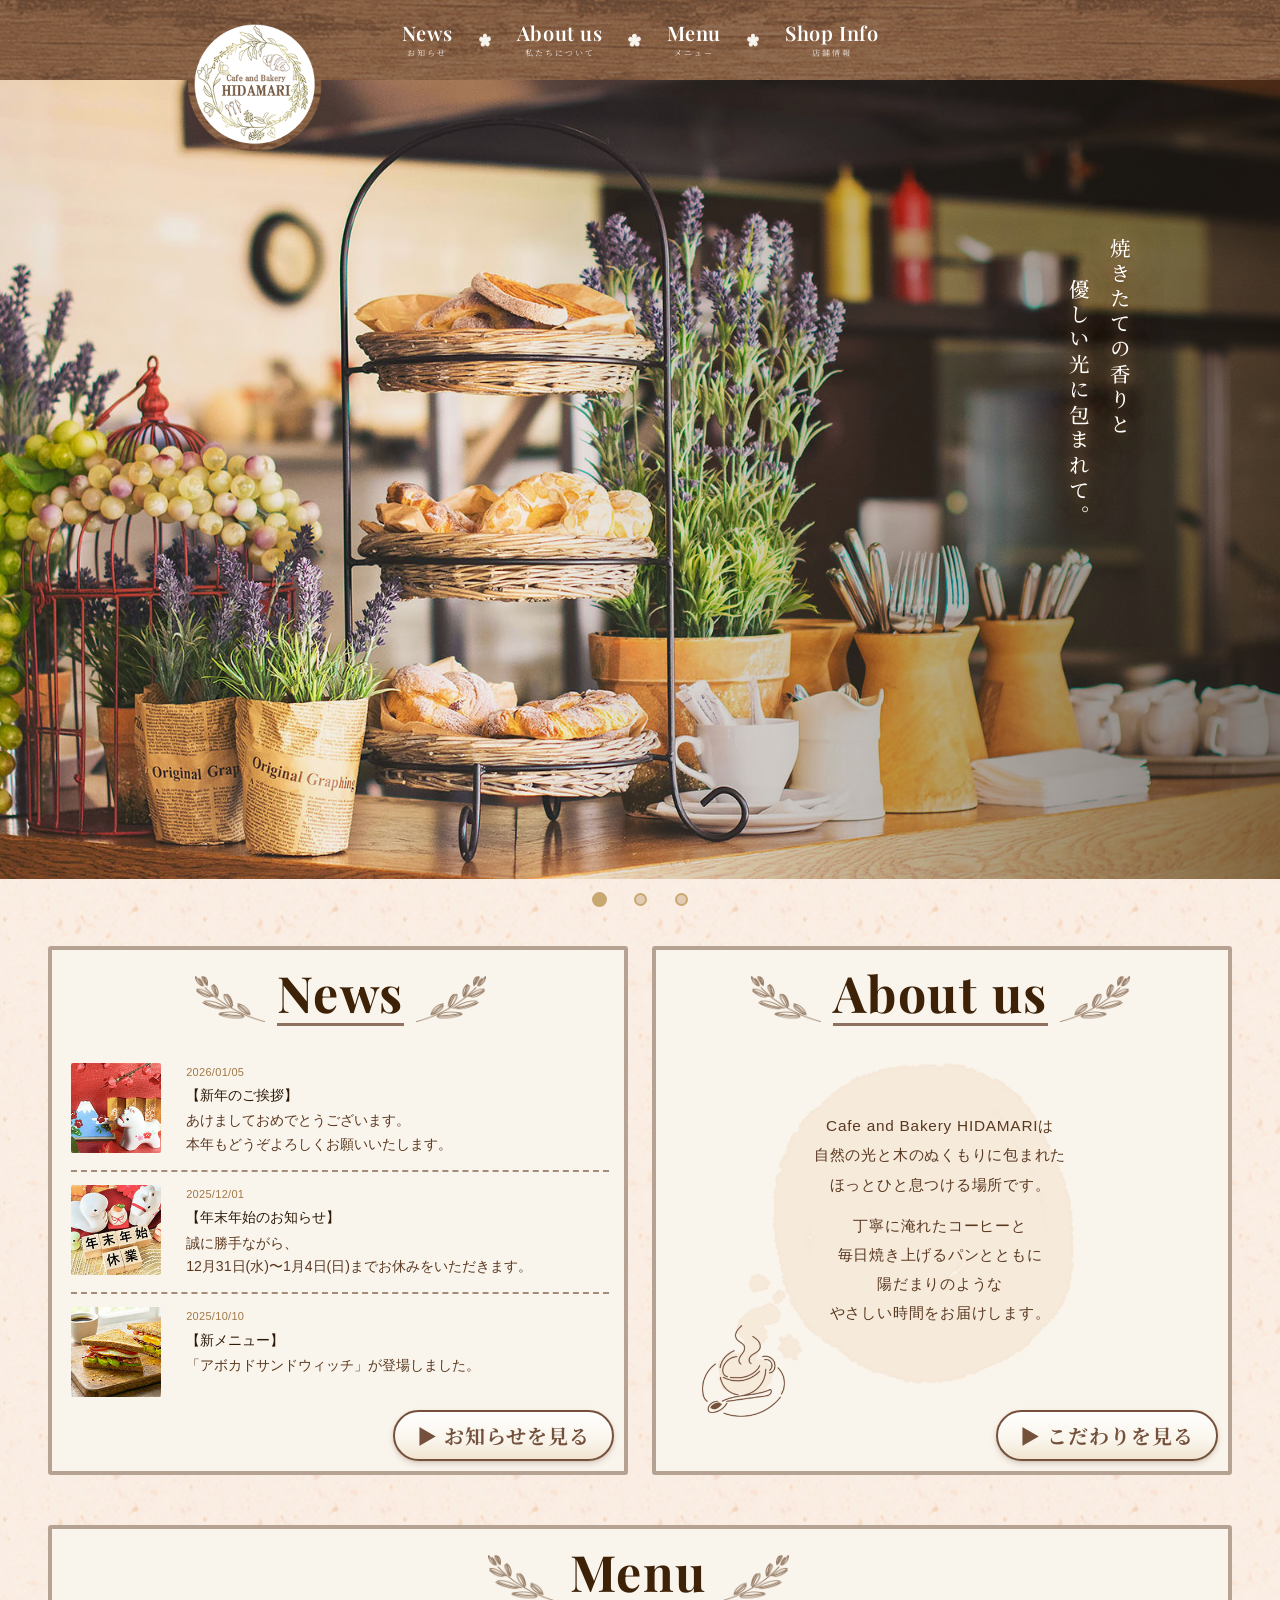
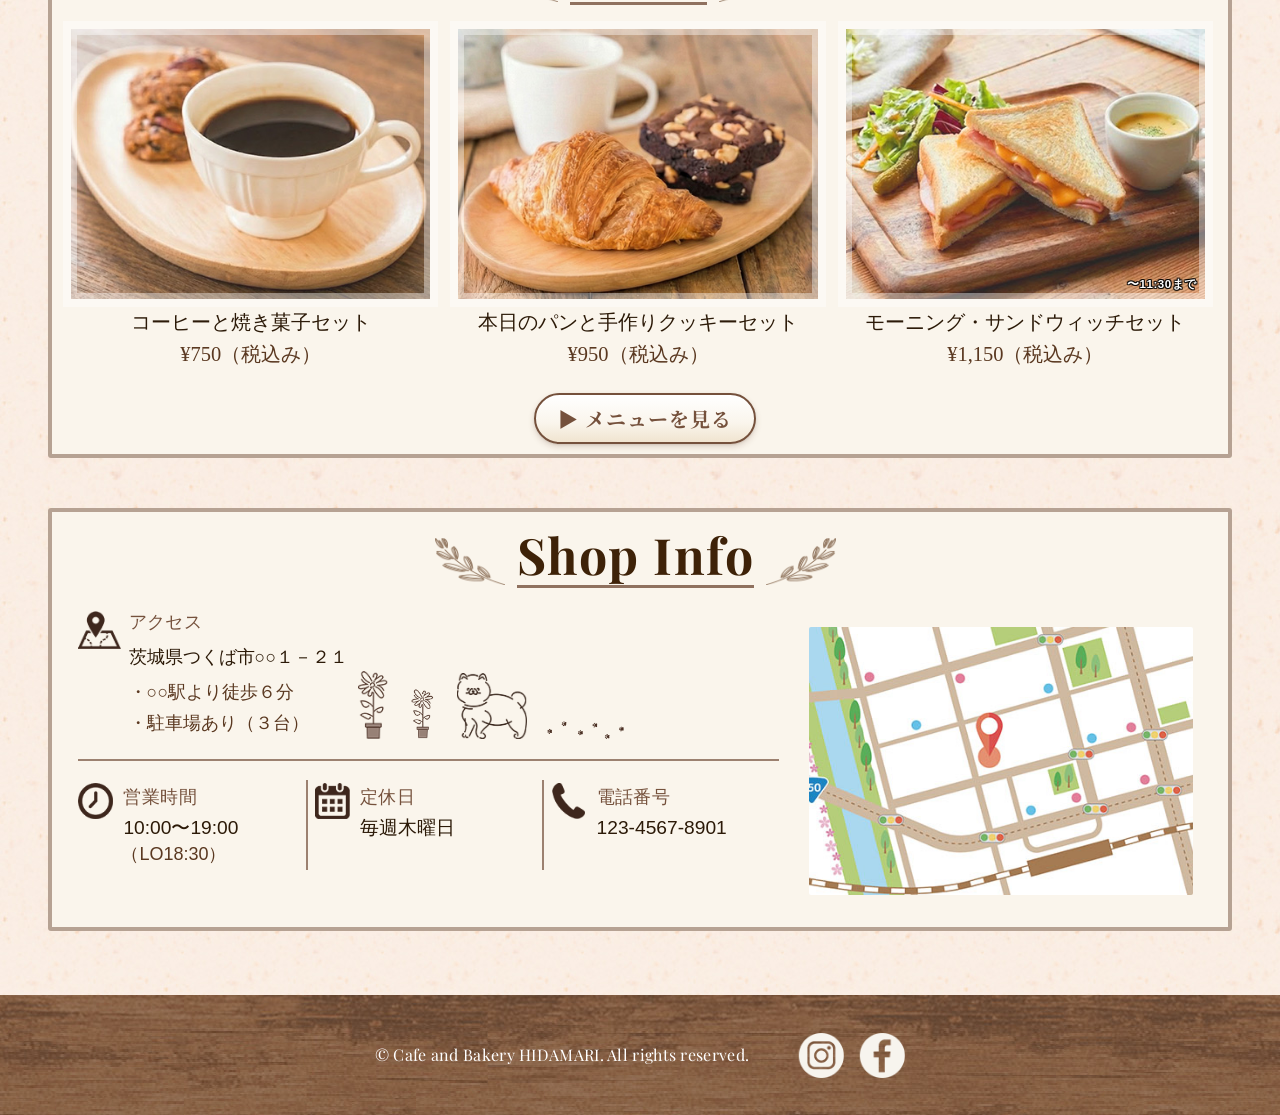
==== commit 28e15257: "Add files via upload" ====
--- a/index.html
+++ b/index.html
@@ -5,6 +5,7 @@
   <meta name="viewport" content="width=device-width, initial-scale=1.0">
   <title>Cafe and Bakery HIDAMARI</title>
   <link rel="preconnect" href="https://fonts.googleapis.com">
+  <link rel="icon" href="favicon.ico">
   <link rel="preconnect" href="https://fonts.gstatic.com" crossorigin>
   <link href="https://fonts.googleapis.com/css2?family=Playfair+Display:wght@400;600;700&family=Noto+Serif+JP:wght@300;400;500&display=swap" rel="stylesheet">
   <link rel="stylesheet" href="css/style.css">
--- a/css/style.css
+++ b/css/style.css
@@ -514,8 +514,8 @@
 .menu-item { display: flex; flex-direction: column; align-items: center; text-align: center; }
 .menu-photo { position: relative; width: 100%; aspect-ratio: 4/3; border-radius: 2px; overflow: visible; margin-bottom: 11px; background: var(--card-bg2); }
 .menu-photo img { width: 100%; height: 100%; object-fit: cover; outline: 14px solid rgba(255,255,255,0.4); outline-offset: -6px; }
-.menu-name { font-size: clamp(14px, 1.6vw, 20px); color: var(--text); margin-bottom: 3px; line-height: 1.2; font-weight: 500; font-family: var(--font-hgs); }
-.menu-price { font-size: clamp(14px, 1.6vw, 20px); color: var(--text-mid); font-weight: 500; font-family: var(--font-hgs); margin-bottom: 20px; }
+.menu-name { font-size: 26px; color: var(--text); margin-bottom: 3px; line-height: 1.2; font-weight: 500; font-family: var(--font-hgs); }
+.menu-price { font-size: 26px; color: var(--text-mid); font-weight: 500; font-family: var(--font-hgs); margin-bottom: 20px; }
 
 #menu,
 #shopinfo {
@@ -534,13 +534,13 @@
 .shop-access-row .shop-plants { margin-bottom: 0; align-items: flex-end; flex-shrink: 0; }
 .shop-row { display: flex; align-items: flex-start; gap: 10px; margin-bottom: 18px; }
 .shop-icon { flex-shrink: 0; width: clamp(28px, 2.8vw, 40px); height: clamp(24px, 2.8vw, 40px); object-fit: contain; margin-top: 1px; margin-right: 6px; }
-.shop-access-row .shop-icon { width: clamp(30px, 3.4vw, 43px); height: clamp(32px, 3.4vw, 52px); margin-right: -2px;  transform: translateY(-6px); }
-.shop-label { font-size: clamp(15px, 1.5vw, 18px); color: #75513c; margin-bottom: 3px; letter-spacing: 0.4px; font-family: var(--font-gothic); }
+.shop-access-row .shop-icon { width: clamp(30px, 3.4vw, 43px); height: clamp(30px, 3.4vw, 50px); margin-right: -2px; }
+.shop-label { font-size: clamp(15px, 1.5vw, 18px); color: #75513c; margin-bottom: 3px; letter-spacing: 0.4px; font-family: var(--font-gothic); font-weight: 500; }
 .shop-addr { font-size: clamp(15px, 1.5vw, 18px); color: var(--text); font-weight: 500; margin-bottom: 4px; font-family: var(--font-gothic); }
 
-.shop-sub1 { font-size: clamp(15px, 1.5vw, 18px); color: var(--text-mid); line-height: 1.7; font-family: var(--font-gothic); }
-
-.shop-sub2 { font-size: clamp(15px, 1.5vw, 18px); color: var(--text-mid); line-height: 1.7; font-family: var(--font-gothic); white-space: nowrap; transform: translateX(min(0px, calc((100vw - 1440px) * 0.03)));}
+.shop-sub1 { font-size: clamp(15px, 1.5vw, 18px); color: var(--text-mid); line-height: 1.7; font-family: var(--font-gothic); font-weight: 500; }
+
+.shop-sub2 { font-size: clamp(15px, 1.5vw, 18px); color: var(--text-mid); line-height: 1.7; font-family: var(--font-gothic); font-weight: 500; white-space: nowrap; transform: translateX(min(0px, calc((100vw - 1440px) * 0.03)));}
 
 .shop-plants { display: flex; align-items: flex-end; gap: 20px; margin-bottom: 0; user-select: none; }
 
@@ -666,6 +666,8 @@
   }
 
   .sns-btn img { width: 45px; height: 45px; }
+  .menu-name  { font-size: clamp(20px, 1.6vw, 22px); }
+  .menu-price { font-size: clamp(20px, 1.6vw, 22px); }
 }
 
 
@@ -757,6 +759,9 @@
   .row-2col { grid-template-columns: 1fr; gap: 30px; width: 100%; max-width: 100%; margin: 0 auto; }
   .row-2col .card { width: 100%; max-width: 100%; height: auto; min-height: 600px; margin: 0; }
   .menu-grid { grid-template-columns: repeat(2, 1fr); gap: 20px; }
+	
+  .menu-name  { font-size: clamp(15px, 2.5vw, 20px); }
+.menu-price { font-size: clamp(15px, 2.5vw, 20px); }
 
   #menu,
   #shopinfo {
@@ -780,9 +785,12 @@
   .shop-val     { font-size: clamp(16px, 1.8vw, 20px); white-space: normal; }
   .shop-sub2    { font-size: clamp(16px, 1.8vw, 20px); white-space: normal; transform: translateX(1px); }
   .shop-label   { font-size: clamp(16px, 1.8vw, 20px); }
+  .shop-addr    { font-size: clamp(16px, 1.8vw, 20px); }
+  .shop-sub1    { font-size: clamp(16px, 1.8vw, 20px); }
   .shop-layout { flex-direction: column; }
   .shop-map { width: 100%; max-width: 100%; height: auto; }
   .map-box { width: 100%; height: 300px; }
+
 
   .site-footer { height: auto; padding: 16px; }
   .footer-center { position: static; transform: none; flex-direction: column; align-items: center; gap: 10px; text-align: center; width: 100%; }
@@ -837,6 +845,8 @@
   #about .card-foot { padding-bottom: 10px !important; }
 
   .menu-grid { grid-template-columns: 1fr; max-width: 300px; margin: 0 auto; gap: 22px; }
+  .menu-name  { font-size: 15px; }
+  .menu-price { font-size: 15px; }
 
   .row-2col { gap: 16px; }
 
